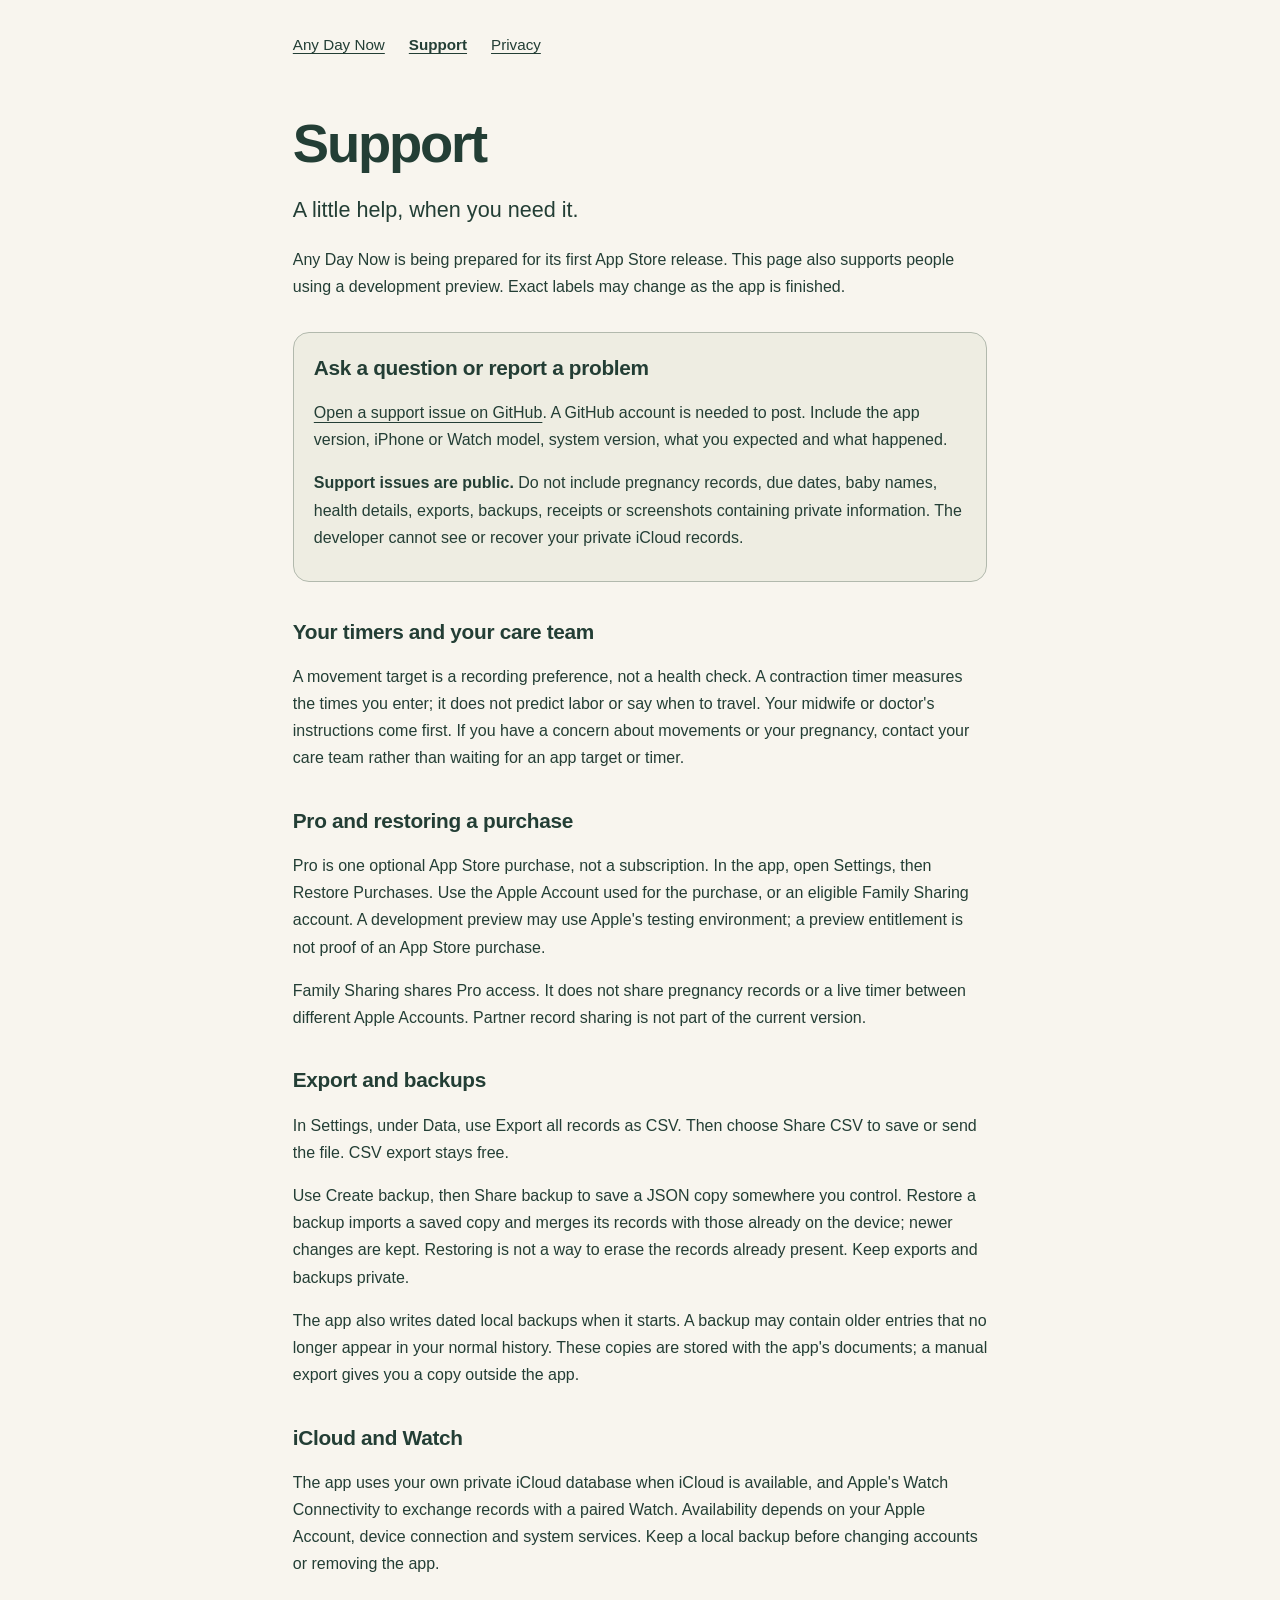
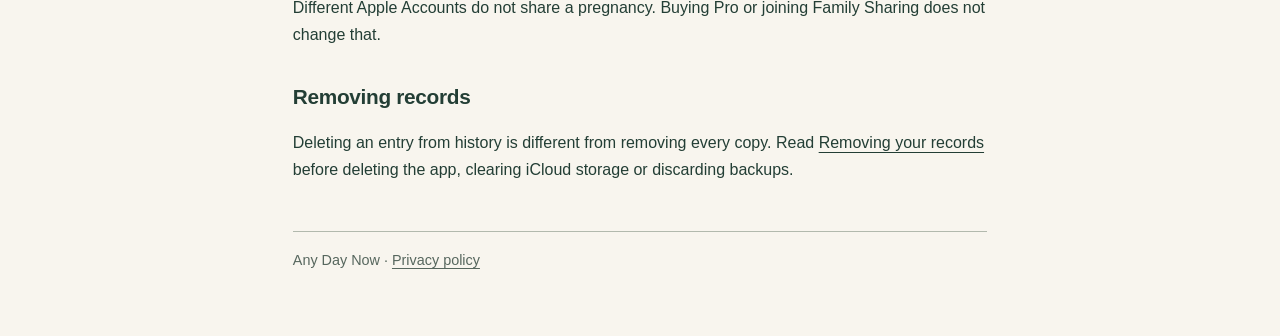
==== support.html @ 312c6721 "Publish Any Day Now support and privacy pages" ====
<!doctype html>
<html lang="en"><head><meta charset="utf-8"><meta name="viewport" content="width=device-width,initial-scale=1"><meta name="description" content="Help with Any Day Now: purchases, records, exports, backups and privacy."><title>Any Day Now Support</title><link rel="stylesheet" href="style.css"></head>
<body><main><nav aria-label="Main navigation"><a href="./">Any Day Now</a><a href="support.html" aria-current="page">Support</a><a href="privacy.html">Privacy</a></nav><h1>Support</h1><p class="lead">A little help, when you need it.</p><p>Any Day Now is being prepared for its first App Store release. This page also supports people using a development preview. Exact labels may change as the app is finished.</p>
<section class="card"><h2>Ask a question or report a problem</h2><p><a href="https://github.com/andrewham1lton/any-day-now/issues/new">Open a support issue on GitHub</a>. A GitHub account is needed to post. Include the app version, iPhone or Watch model, system version, what you expected and what happened.</p><p><strong>Support issues are public.</strong> Do not include pregnancy records, due dates, baby names, health details, exports, backups, receipts or screenshots containing private information. The developer cannot see or recover your private iCloud records.</p></section>
<h2>Your timers and your care team</h2><p>A movement target is a recording preference, not a health check. A contraction timer measures the times you enter; it does not predict labor or say when to travel. Your midwife or doctor's instructions come first. If you have a concern about movements or your pregnancy, contact your care team rather than waiting for an app target or timer.</p>
<h2>Pro and restoring a purchase</h2><p>Pro is one optional App Store purchase, not a subscription. In the app, open Settings, then Restore Purchases. Use the Apple Account used for the purchase, or an eligible Family Sharing account. A development preview may use Apple's testing environment; a preview entitlement is not proof of an App Store purchase.</p><p>Family Sharing shares Pro access. It does not share pregnancy records or a live timer between different Apple Accounts. Partner record sharing is not part of the current version.</p>
<h2>Export and backups</h2><p>In Settings, under Data, use Export all records as CSV. Then choose Share CSV to save or send the file. CSV export stays free.</p><p>Use Create backup, then Share backup to save a JSON copy somewhere you control. Restore a backup imports a saved copy and merges its records with those already on the device; newer changes are kept. Restoring is not a way to erase the records already present. Keep exports and backups private.</p><p>The app also writes dated local backups when it starts. A backup may contain older entries that no longer appear in your normal history. These copies are stored with the app's documents; a manual export gives you a copy outside the app.</p>
<h2>iCloud and Watch</h2><p>The app uses your own private iCloud database when iCloud is available, and Apple's Watch Connectivity to exchange records with a paired Watch. Availability depends on your Apple Account, device connection and system services. Keep a local backup before changing accounts or removing the app.</p><p>Different Apple Accounts do not share a pregnancy. Buying Pro or joining Family Sharing does not change that.</p>
<h2>Removing records</h2><p>Deleting an entry from history is different from removing every copy. Read <a href="privacy.html#removal">Removing your records</a> before deleting the app, clearing iCloud storage or discarding backups.</p><footer>Any Day Now · <a href="privacy.html">Privacy policy</a></footer></main></body></html>
---- style.css ----
:root{color-scheme:light dark;font-family:-apple-system,BlinkMacSystemFont,"Segoe UI",sans-serif;line-height:1.7;background:#f8f5ee;color:#233e35}*{box-sizing:border-box}body{margin:0}main{max-width:46rem;margin:auto;padding:2rem 1.3rem 4rem}a{color:inherit;text-underline-offset:.22em;text-decoration-thickness:.08em}a:focus-visible{outline:3px solid #9a650e;outline-offset:5px;border-radius:2px}nav{display:flex;gap:1.5rem;flex-wrap:wrap;margin-bottom:3.5rem}nav a{font-size:.95rem}nav a[aria-current]{font-weight:650}h1{font-size:clamp(2.2rem,7vw,3.4rem);letter-spacing:-.04em;font-weight:600;line-height:1.1;margin:.3rem 0 1rem}h2{margin-top:2.2rem;font-size:1.3rem;line-height:1.35;letter-spacing:-.015em}.lead{font-size:1.35rem;line-height:1.55;margin:1.2rem 0}.eyebrow{font-size:.9rem;letter-spacing:.08em;text-transform:uppercase}.muted,footer{color:#57675e}.card{background:#eeede2;border:1px solid #b2b9ad;border-radius:1rem;padding:.3rem 1.25rem .9rem;margin:2rem 0}.card h2{margin-top:1rem}footer{margin-top:3rem;padding-top:1rem;border-top:1px solid #b2b9ad;font-size:.9rem}@media(prefers-color-scheme:dark){:root{background:#15231e;color:#f2eee4}.card{background:#24382e;border-color:#6c7e70}.muted,footer{color:#b8c4b9}footer{border-color:#6c7e70}a:focus-visible{outline-color:#e1bb69}}
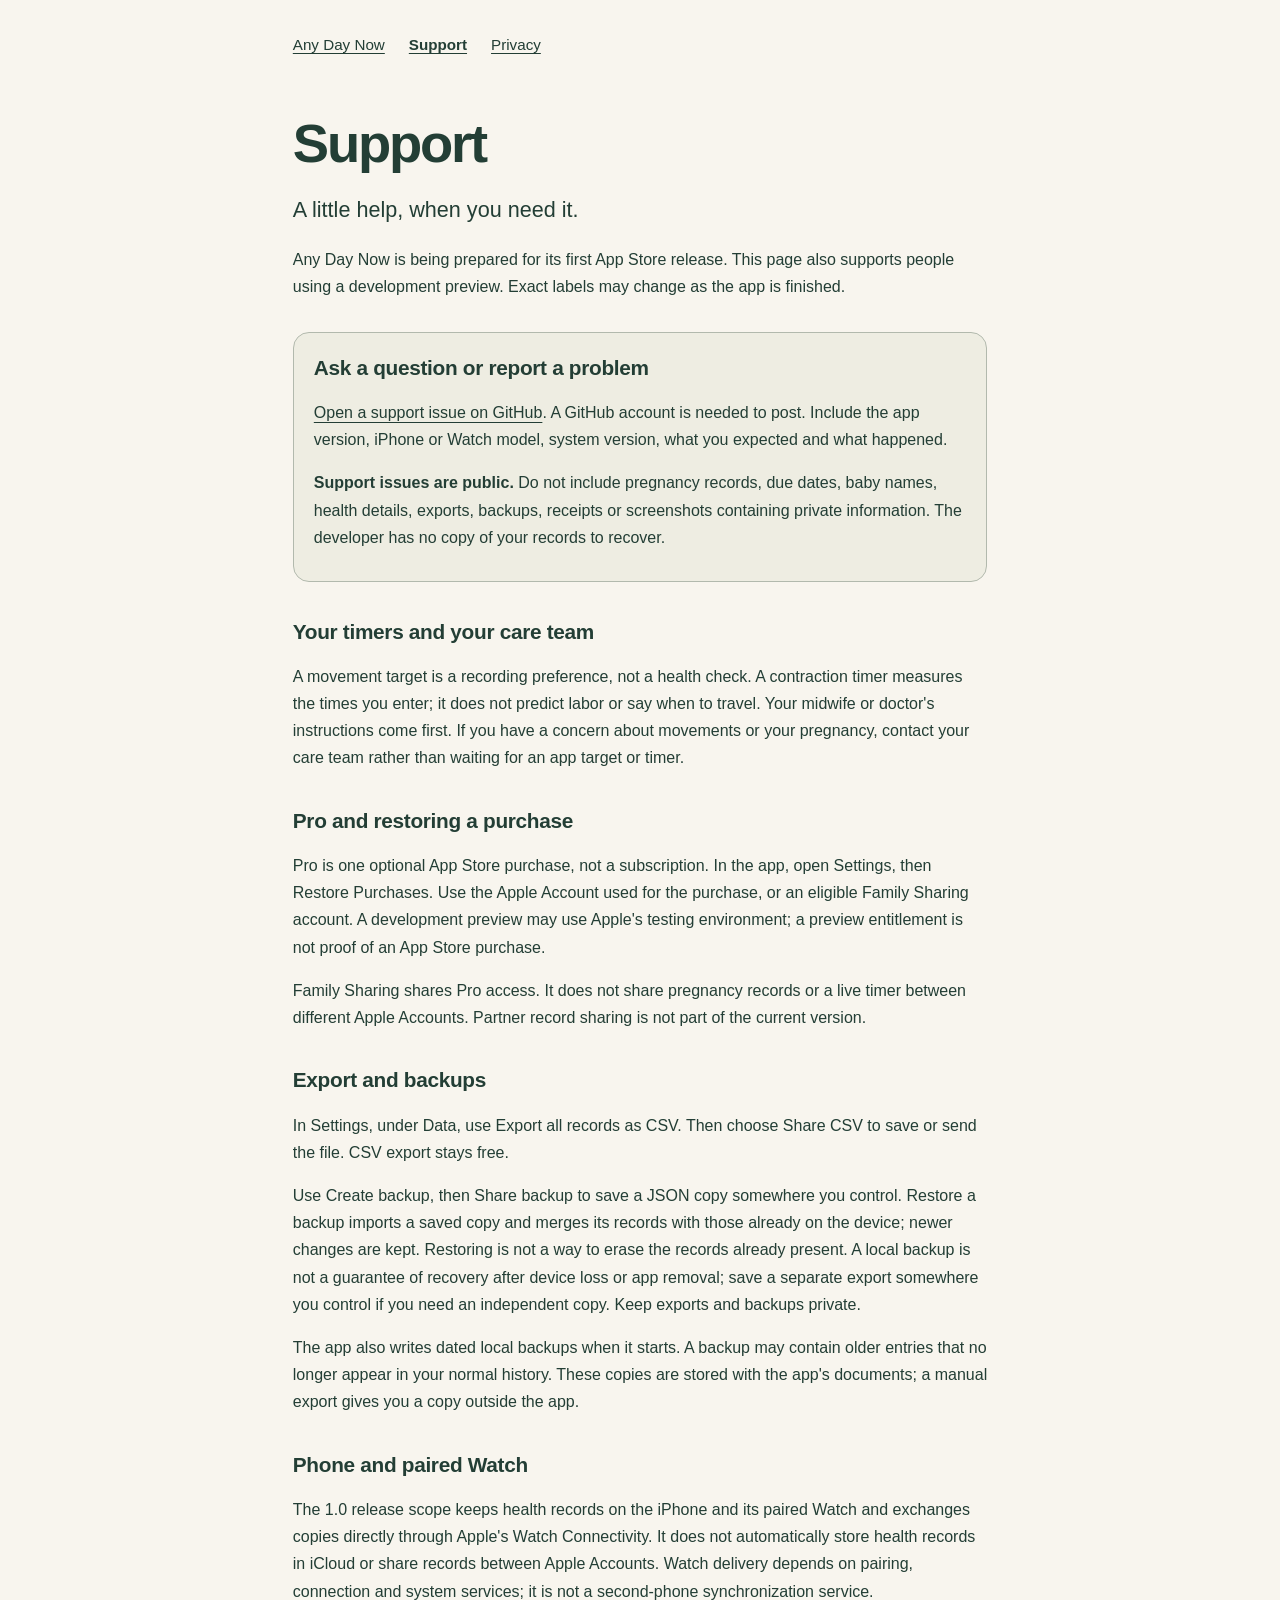
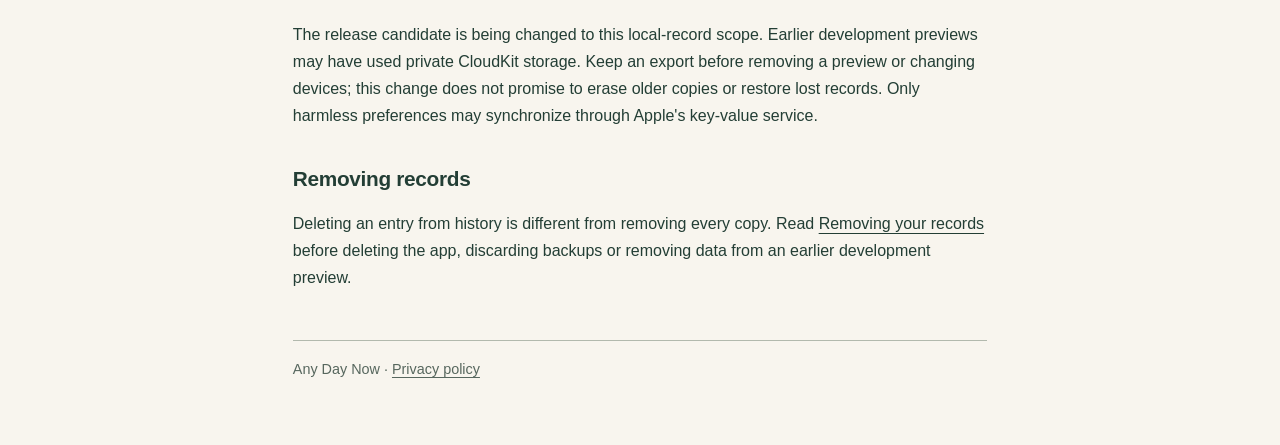
==== commit 779967ae: "Describe local phone and paired Watch release scope" ====
--- a/support.html
+++ b/support.html
@@ -1,9 +1,8 @@
 <!doctype html>
 <html lang="en"><head><meta charset="utf-8"><meta name="viewport" content="width=device-width,initial-scale=1"><meta name="description" content="Help with Any Day Now: purchases, records, exports, backups and privacy."><title>Any Day Now Support</title><link rel="stylesheet" href="style.css"></head>
 <body><main><nav aria-label="Main navigation"><a href="./">Any Day Now</a><a href="support.html" aria-current="page">Support</a><a href="privacy.html">Privacy</a></nav><h1>Support</h1><p class="lead">A little help, when you need it.</p><p>Any Day Now is being prepared for its first App Store release. This page also supports people using a development preview. Exact labels may change as the app is finished.</p>
-<section class="card"><h2>Ask a question or report a problem</h2><p><a href="https://github.com/andrewham1lton/any-day-now/issues/new">Open a support issue on GitHub</a>. A GitHub account is needed to post. Include the app version, iPhone or Watch model, system version, what you expected and what happened.</p><p><strong>Support issues are public.</strong> Do not include pregnancy records, due dates, baby names, health details, exports, backups, receipts or screenshots containing private information. The developer cannot see or recover your private iCloud records.</p></section>
+<section class="card"><h2>Ask a question or report a problem</h2><p><a href="https://github.com/andrewham1lton/any-day-now/issues/new">Open a support issue on GitHub</a>. A GitHub account is needed to post. Include the app version, iPhone or Watch model, system version, what you expected and what happened.</p><p><strong>Support issues are public.</strong> Do not include pregnancy records, due dates, baby names, health details, exports, backups, receipts or screenshots containing private information. The developer has no copy of your records to recover.</p></section>
 <h2>Your timers and your care team</h2><p>A movement target is a recording preference, not a health check. A contraction timer measures the times you enter; it does not predict labor or say when to travel. Your midwife or doctor's instructions come first. If you have a concern about movements or your pregnancy, contact your care team rather than waiting for an app target or timer.</p>
 <h2>Pro and restoring a purchase</h2><p>Pro is one optional App Store purchase, not a subscription. In the app, open Settings, then Restore Purchases. Use the Apple Account used for the purchase, or an eligible Family Sharing account. A development preview may use Apple's testing environment; a preview entitlement is not proof of an App Store purchase.</p><p>Family Sharing shares Pro access. It does not share pregnancy records or a live timer between different Apple Accounts. Partner record sharing is not part of the current version.</p>
-<h2>Export and backups</h2><p>In Settings, under Data, use Export all records as CSV. Then choose Share CSV to save or send the file. CSV export stays free.</p><p>Use Create backup, then Share backup to save a JSON copy somewhere you control. Restore a backup imports a saved copy and merges its records with those already on the device; newer changes are kept. Restoring is not a way to erase the records already present. Keep exports and backups private.</p><p>The app also writes dated local backups when it starts. A backup may contain older entries that no longer appear in your normal history. These copies are stored with the app's documents; a manual export gives you a copy outside the app.</p>
-<h2>iCloud and Watch</h2><p>The app uses your own private iCloud database when iCloud is available, and Apple's Watch Connectivity to exchange records with a paired Watch. Availability depends on your Apple Account, device connection and system services. Keep a local backup before changing accounts or removing the app.</p><p>Different Apple Accounts do not share a pregnancy. Buying Pro or joining Family Sharing does not change that.</p>
-<h2>Removing records</h2><p>Deleting an entry from history is different from removing every copy. Read <a href="privacy.html#removal">Removing your records</a> before deleting the app, clearing iCloud storage or discarding backups.</p><footer>Any Day Now · <a href="privacy.html">Privacy policy</a></footer></main></body></html>
+<h2>Export and backups</h2><p>In Settings, under Data, use Export all records as CSV. Then choose Share CSV to save or send the file. CSV export stays free.</p><p>Use Create backup, then Share backup to save a JSON copy somewhere you control. Restore a backup imports a saved copy and merges its records with those already on the device; newer changes are kept. Restoring is not a way to erase the records already present. A local backup is not a guarantee of recovery after device loss or app removal; save a separate export somewhere you control if you need an independent copy. Keep exports and backups private.</p><p>The app also writes dated local backups when it starts. A backup may contain older entries that no longer appear in your normal history. These copies are stored with the app's documents; a manual export gives you a copy outside the app.</p>
+<h2>Phone and paired Watch</h2><p>The 1.0 release scope keeps health records on the iPhone and its paired Watch and exchanges copies directly through Apple's Watch Connectivity. It does not automatically store health records in iCloud or share records between Apple Accounts. Watch delivery depends on pairing, connection and system services; it is not a second-phone synchronization service.</p><p>The release candidate is being changed to this local-record scope. Earlier development previews may have used private CloudKit storage. Keep an export before removing a preview or changing devices; this change does not promise to erase older copies or restore lost records. Only harmless preferences may synchronize through Apple's key-value service.</p><h2>Removing records</h2><p>Deleting an entry from history is different from removing every copy. Read <a href="privacy.html#removal">Removing your records</a> before deleting the app, discarding backups or removing data from an earlier development preview.</p><footer>Any Day Now · <a href="privacy.html">Privacy policy</a></footer></main></body></html>
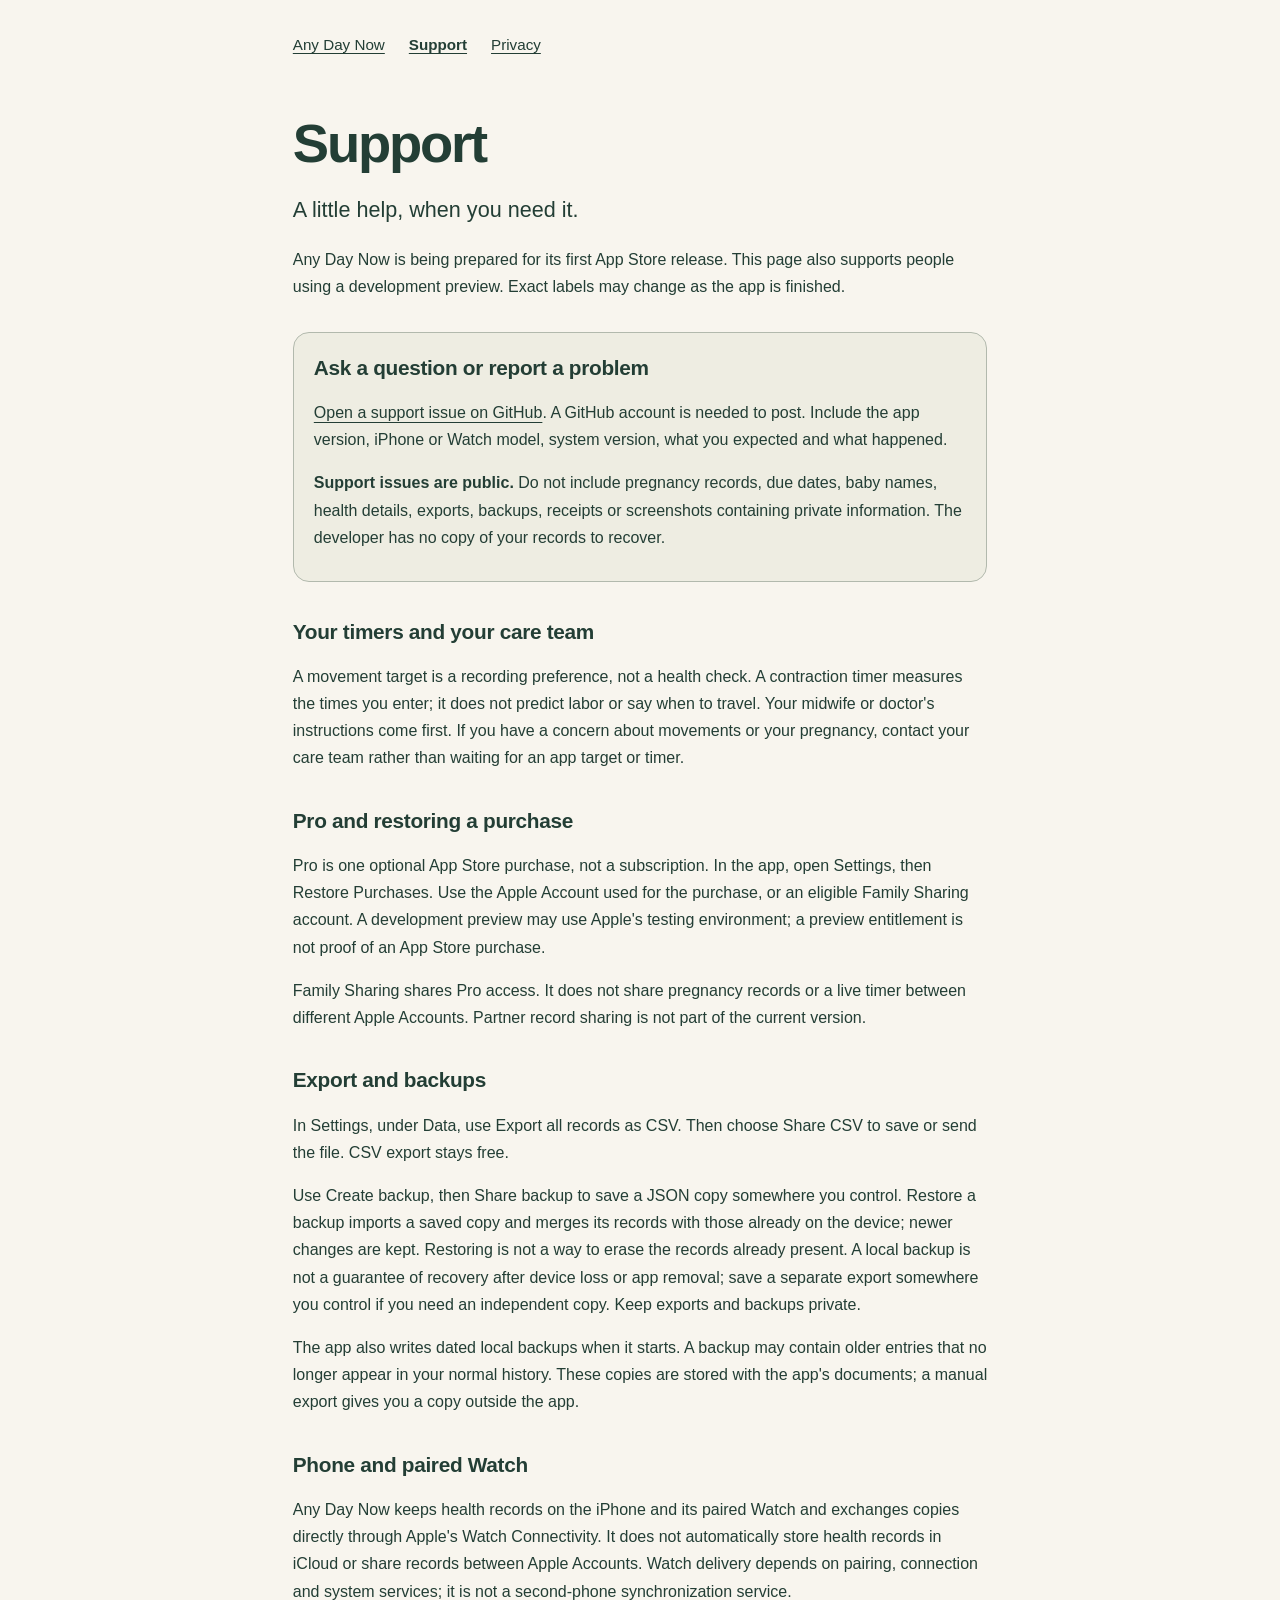
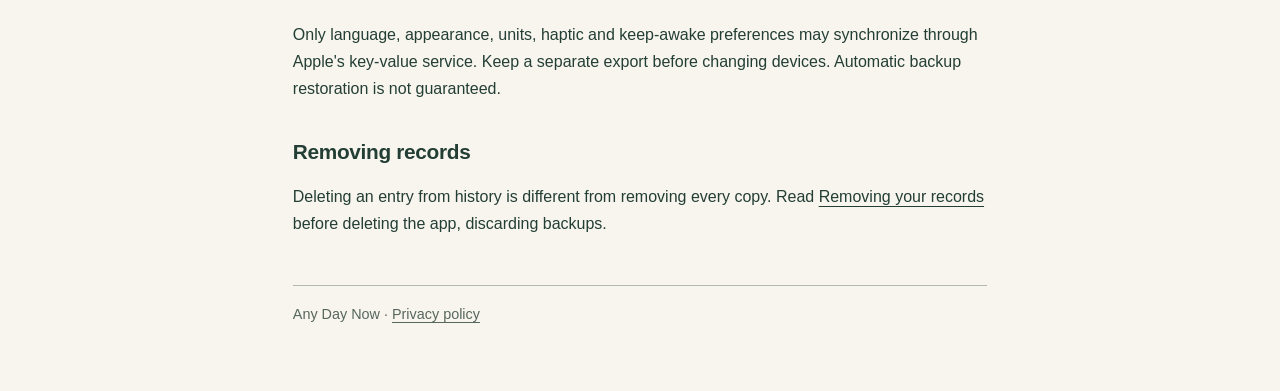
==== commit 85f6d950: "Align support policy with local-record implementation" ====
--- a/support.html
+++ b/support.html
@@ -5,4 +5,4 @@
 <h2>Your timers and your care team</h2><p>A movement target is a recording preference, not a health check. A contraction timer measures the times you enter; it does not predict labor or say when to travel. Your midwife or doctor's instructions come first. If you have a concern about movements or your pregnancy, contact your care team rather than waiting for an app target or timer.</p>
 <h2>Pro and restoring a purchase</h2><p>Pro is one optional App Store purchase, not a subscription. In the app, open Settings, then Restore Purchases. Use the Apple Account used for the purchase, or an eligible Family Sharing account. A development preview may use Apple's testing environment; a preview entitlement is not proof of an App Store purchase.</p><p>Family Sharing shares Pro access. It does not share pregnancy records or a live timer between different Apple Accounts. Partner record sharing is not part of the current version.</p>
 <h2>Export and backups</h2><p>In Settings, under Data, use Export all records as CSV. Then choose Share CSV to save or send the file. CSV export stays free.</p><p>Use Create backup, then Share backup to save a JSON copy somewhere you control. Restore a backup imports a saved copy and merges its records with those already on the device; newer changes are kept. Restoring is not a way to erase the records already present. A local backup is not a guarantee of recovery after device loss or app removal; save a separate export somewhere you control if you need an independent copy. Keep exports and backups private.</p><p>The app also writes dated local backups when it starts. A backup may contain older entries that no longer appear in your normal history. These copies are stored with the app's documents; a manual export gives you a copy outside the app.</p>
-<h2>Phone and paired Watch</h2><p>The 1.0 release scope keeps health records on the iPhone and its paired Watch and exchanges copies directly through Apple's Watch Connectivity. It does not automatically store health records in iCloud or share records between Apple Accounts. Watch delivery depends on pairing, connection and system services; it is not a second-phone synchronization service.</p><p>The release candidate is being changed to this local-record scope. Earlier development previews may have used private CloudKit storage. Keep an export before removing a preview or changing devices; this change does not promise to erase older copies or restore lost records. Only harmless preferences may synchronize through Apple's key-value service.</p><h2>Removing records</h2><p>Deleting an entry from history is different from removing every copy. Read <a href="privacy.html#removal">Removing your records</a> before deleting the app, discarding backups or removing data from an earlier development preview.</p><footer>Any Day Now · <a href="privacy.html">Privacy policy</a></footer></main></body></html>
+<h2>Phone and paired Watch</h2><p>Any Day Now keeps health records on the iPhone and its paired Watch and exchanges copies directly through Apple's Watch Connectivity. It does not automatically store health records in iCloud or share records between Apple Accounts. Watch delivery depends on pairing, connection and system services; it is not a second-phone synchronization service.</p><p>Only language, appearance, units, haptic and keep-awake preferences may synchronize through Apple's key-value service. Keep a separate export before changing devices. Automatic backup restoration is not guaranteed.</p><h2>Removing records</h2><p>Deleting an entry from history is different from removing every copy. Read <a href="privacy.html#removal">Removing your records</a> before deleting the app, discarding backups.</p><footer>Any Day Now · <a href="privacy.html">Privacy policy</a></footer></main></body></html>
